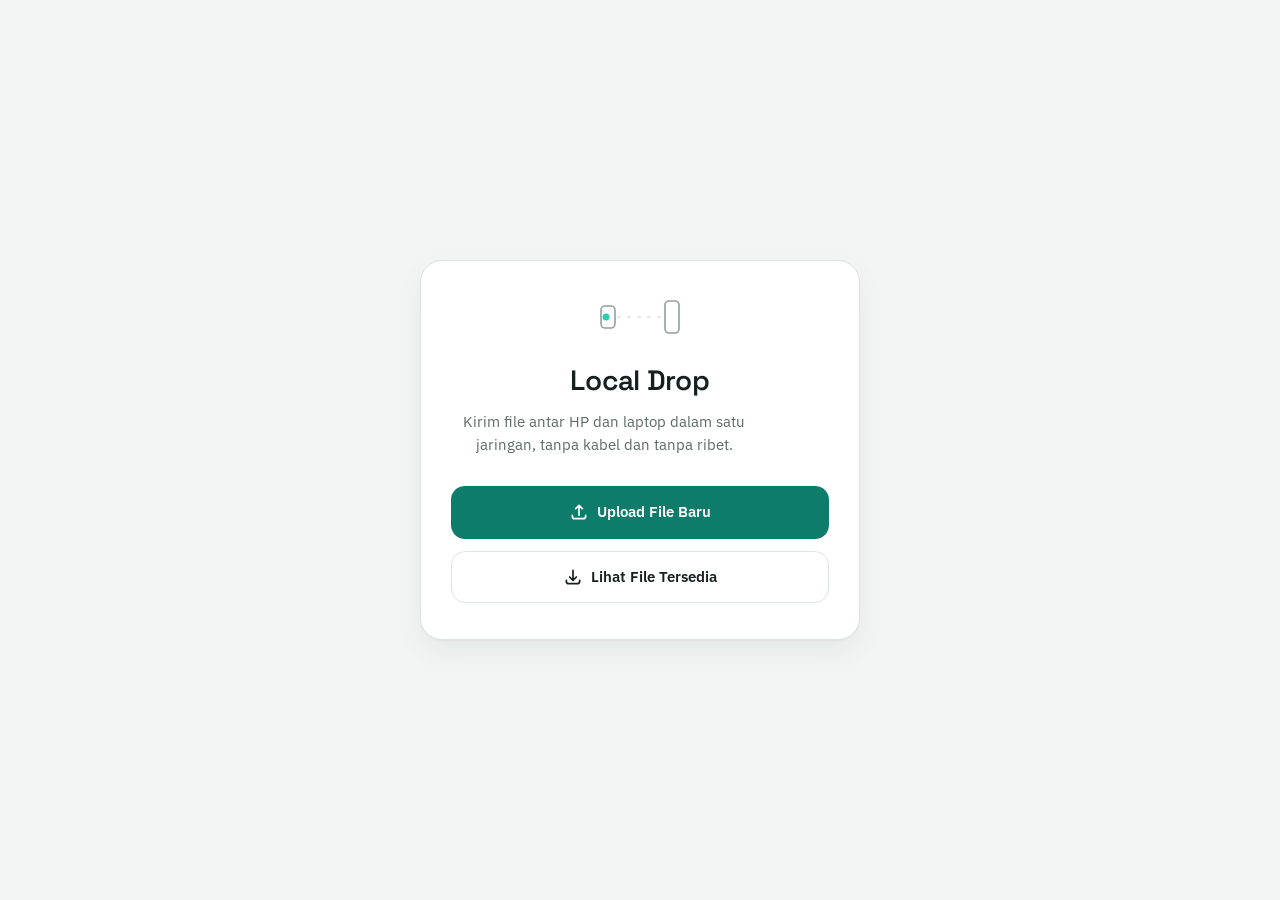
==== index.html @ bfe506d5 "Add files via upload" ====
<!DOCTYPE html>
<html lang="id">
<head>
  <meta charset="UTF-8">
  <meta name="viewport" content="width=device-width, initial-scale=1.0">
  <title>Local Drop</title>
  <link rel="stylesheet" href="style.css">
</head>
<body>
  <div class="card">
    <div class="signal" aria-hidden="true">
      <svg width="80" height="40" viewBox="0 0 80 40" fill="none" xmlns="http://www.w3.org/2000/svg">
        <rect x="1" y="9" width="14" height="22" rx="4" stroke="var(--ink-faint)" stroke-width="1.6"/>
        <rect x="65" y="4" width="14" height="32" rx="4" stroke="var(--ink-faint)" stroke-width="1.6"/>
        <path class="signal-line" d="M17 20 H63" stroke="var(--line)" stroke-width="1.6"/>
        <circle class="signal-dot" r="3.5" fill="var(--pulse)"/>
      </svg>
    </div>

    <h1>Local Drop</h1>
    <p class="subtitle">Kirim file antar HP dan laptop dalam satu jaringan, tanpa kabel dan tanpa ribet.</p>

    <div class="btn-row">
      <a href="upload.html" class="btn btn-dark">
        <svg width="20" height="20" fill="none" stroke="currentColor" stroke-width="2" viewBox="0 0 24 24"><path stroke-linecap="round" stroke-linejoin="round" d="M4 16v1a3 3 0 003 3h10a3 3 0 003-3v-1m-4-8l-4-4m0 0L8 8m4-4v12"></path></svg>
        Upload File Baru
      </a>
      <a href="download.html" class="btn btn-outline">
        <svg width="20" height="20" fill="none" stroke="currentColor" stroke-width="2" viewBox="0 0 24 24"><path stroke-linecap="round" stroke-linejoin="round" d="M4 16v1a3 3 0 003 3h10a3 3 0 003-3v-1m-4-4l-4 4m0 0l-4-4m4 4V4"></path></svg>
        Lihat File Tersedia
      </a>
    </div>
  </div>
</body>
</html>
---- style.css ----
@import url('https://fonts.googleapis.com/css2?family=Space+Grotesk:wght@500;600;700&family=IBM+Plex+Sans:wght@400;500;600&display=swap');

:root {
  --bg: #f2f5f4;
  --surface: #ffffff;
  --ink: #16201e;
  --ink-muted: #5c6b67;
  --ink-faint: #93a19d;
  --line: #dde4e1;
  --accent: #0e7c6b;
  --accent-strong: #095e51;
  --accent-soft: #e4f3ef;
  --pulse: #2bd1ac;
  --warn: #b4680f;
  --warn-soft: #fdf1e3;
  --danger: #c23a2e;
  --danger-soft: #fbeae8;
  --shadow-card: 0 1px 2px rgba(20, 30, 28, 0.04), 0 12px 28px rgba(20, 30, 28, 0.06);
  --shadow-lift: 0 8px 20px rgba(20, 30, 28, 0.10);
  --radius-lg: 22px;
  --radius-md: 14px;
  --radius-sm: 10px;
  --font-display: 'Space Grotesk', sans-serif;
  --font-body: 'IBM Plex Sans', sans-serif;
}

@media (prefers-color-scheme: dark) {
  :root {
    --bg: #10201d;
    --surface: #16302b;
    --ink: #eef4f2;
    --ink-muted: #9db2ad;
    --ink-faint: #62766f;
    --line: #234038;
    --accent: #35c2a5;
    --accent-strong: #52d9bd;
    --accent-soft: #1c3c34;
    --pulse: #52d9bd;
    --warn: #e2a54c;
    --warn-soft: #362a17;
    --danger: #e0685a;
    --danger-soft: #3a201d;
    --shadow-card: 0 1px 2px rgba(0, 0, 0, 0.25), 0 12px 28px rgba(0, 0, 0, 0.35);
    --shadow-lift: 0 8px 20px rgba(0, 0, 0, 0.4);
  }
}

* { box-sizing: border-box; margin: 0; padding: 0; }

html { color-scheme: light dark; }

body {
  font-family: var(--font-body);
  background-color: var(--bg);
  color: var(--ink);
  display: flex;
  justify-content: center;
  align-items: center;
  min-height: 100vh;
  padding: 24px;
  line-height: 1.5;
}

h1, h2 {
  font-family: var(--font-display);
  font-weight: 600;
  letter-spacing: -0.01em;
  color: var(--ink);
}

h1 { font-size: 28px; margin-bottom: 10px; }
h2 { font-size: 22px; margin-bottom: 4px; }

p.subtitle {
  color: var(--ink-muted);
  margin-bottom: 30px;
  font-size: 15px;
  max-width: 34ch;
}

a { color: inherit; }

/* Card container */
.card {
  background: var(--surface);
  padding: 36px 30px;
  border-radius: var(--radius-lg);
  box-shadow: var(--shadow-card);
  border: 1px solid var(--line);
  width: 100%;
  max-width: 440px;
  text-align: center;
}

/* Hero signal graphic on home */
.signal {
  display: flex;
  align-items: center;
  justify-content: center;
  gap: 14px;
  margin-bottom: 22px;
}
.signal svg { display: block; }
.signal-dot {
  animation: travel 2.6s ease-in-out infinite;
}
.signal-line {
  stroke-dasharray: 4 6;
}
@keyframes travel {
  0%   { offset-distance: 0%; opacity: 0; }
  8%   { opacity: 1; }
  46%  { opacity: 1; }
  52%  { offset-distance: 100%; opacity: 0; }
  100% { offset-distance: 100%; opacity: 0; }
}
.signal-dot {
  offset-path: path("M 6 20 H 74");
  offset-rotate: 0deg;
}

@media (prefers-reduced-motion: reduce) {
  .signal-dot { animation: none; opacity: 1; offset-distance: 50%; }
}

/* Buttons */
.btn {
  display: inline-flex; justify-content: center; align-items: center; gap: 8px;
  width: 100%; padding: 14px 20px; border-radius: var(--radius-md);
  font-family: var(--font-body); font-weight: 600; font-size: 15px;
  text-decoration: none; cursor: pointer; border: 1px solid transparent;
  transition: transform 0.15s ease, box-shadow 0.15s ease, background-color 0.15s ease, border-color 0.15s ease;
}
.btn:focus-visible, .drop-zone:focus-visible, .btn-icon:focus-visible, .nav-back:focus-visible {
  outline: 2px solid var(--accent);
  outline-offset: 2px;
}
.btn-dark { background: var(--accent); color: #ffffff; }
.btn-dark:hover { background: var(--accent-strong); transform: translateY(-1px); box-shadow: var(--shadow-lift); }
.btn-dark:active { transform: translateY(0); }
.btn-outline { background: transparent; color: var(--ink); border-color: var(--line); }
.btn-outline:hover { background: var(--accent-soft); border-color: var(--accent); }
.btn:disabled { opacity: 0.55; cursor: not-allowed; transform: none; box-shadow: none; }

.btn-row { display: flex; flex-direction: column; gap: 12px; }

/* Nav back */
.nav-back {
  display: inline-flex; align-items: center; gap: 6px; color: var(--ink-muted);
  text-decoration: none; font-size: 14px; font-weight: 500; margin-bottom: 22px;
  transition: color 0.15s;
}
.nav-back:hover { color: var(--accent); }

.page-head {
  display: flex; justify-content: space-between; align-items: baseline;
  margin-bottom: 22px;
}
.page-head .nav-back { margin-bottom: 0; }
.file-count { font-size: 13px; color: var(--ink-faint); }

/* Drop zone */
.drop-zone {
  border: 1.5px dashed var(--line);
  border-radius: var(--radius-md);
  padding: 34px 20px;
  background: var(--bg);
  cursor: pointer;
  transition: border-color 0.2s ease, background-color 0.2s ease;
  margin-bottom: 18px;
  text-align: center;
}
.drop-zone:hover { border-color: var(--accent); }
.drop-zone.dragover { border-color: var(--accent); background: var(--accent-soft); }
.drop-zone-icon { color: var(--ink-faint); margin-bottom: 10px; transition: color 0.2s ease; }
.drop-zone.dragover .drop-zone-icon, .drop-zone.has-file .drop-zone-icon { color: var(--accent); }
.drop-zone-text { font-size: 15px; font-weight: 500; color: var(--ink); pointer-events: none; }
.drop-zone-subtext { font-size: 13px; color: var(--ink-faint); margin-top: 6px; pointer-events: none; }

/* Selected file row */
.selected-file {
  display: flex; align-items: center; gap: 12px;
  background: var(--surface); border: 1px solid var(--line); border-radius: var(--radius-md);
  padding: 12px 14px; margin-bottom: 18px; text-align: left;
}
.selected-file .f-icon { color: var(--accent); flex-shrink: 0; }
.selected-file .f-info { flex: 1; min-width: 0; }
.selected-file .f-name { font-size: 14px; font-weight: 600; white-space: nowrap; overflow: hidden; text-overflow: ellipsis; }
.selected-file .f-size { font-size: 12px; color: var(--ink-muted); margin-top: 2px; }
.f-remove {
  background: none; border: none; color: var(--ink-faint); cursor: pointer;
  width: 28px; height: 28px; border-radius: 50%; display: flex; align-items: center; justify-content: center;
  transition: background-color 0.15s, color 0.15s;
}
.f-remove:hover { background: var(--danger-soft); color: var(--danger); }

/* Progress bar */
.progress-track {
  height: 6px; border-radius: 4px; background: var(--line); overflow: hidden; margin-bottom: 18px;
  display: none;
}
.progress-track.active { display: block; }
.progress-fill {
  height: 100%; width: 40%; border-radius: 4px;
  background: linear-gradient(90deg, var(--accent), var(--pulse));
  animation: indeterminate 1.1s ease-in-out infinite;
}
@keyframes indeterminate {
  0%   { transform: translateX(-100%); }
  100% { transform: translateX(350%); }
}
@media (prefers-reduced-motion: reduce) {
  .progress-fill { animation: none; width: 70%; }
}

/* Option box / toggle */
.option-box {
  display: flex; justify-content: space-between; align-items: center;
  background: var(--bg); border: 1px solid var(--line); padding: 15px 16px;
  border-radius: var(--radius-md); margin-bottom: 22px; text-align: left; gap: 12px;
}
.option-title { font-size: 14px; font-weight: 600; color: var(--ink); }
.option-desc { font-size: 12px; color: var(--ink-muted); margin-top: 2px; }
.switch { position: relative; display: inline-block; width: 46px; height: 26px; flex-shrink: 0; }
.switch input { opacity: 0; width: 0; height: 0; }
.slider { position: absolute; cursor: pointer; inset: 0; background-color: var(--line); transition: 0.25s; border-radius: 34px; }
.slider:before {
  position: absolute; content: ""; height: 20px; width: 20px; left: 3px; bottom: 3px;
  background-color: var(--surface); transition: 0.25s; border-radius: 50%; box-shadow: 0 2px 4px rgba(0,0,0,0.15);
}
input:checked + .slider { background-color: var(--accent); }
input:checked + .slider:before { transform: translateX(20px); }

/* File list */
.file-list { display: flex; flex-direction: column; gap: 10px; text-align: left; }
.file-card {
  background: var(--surface); padding: 14px; border-radius: var(--radius-md);
  border: 1px solid var(--line); display: flex; justify-content: space-between; align-items: center;
  gap: 10px; opacity: 0; transform: translateY(6px);
  animation: rise 0.35s ease forwards;
}
.file-card:hover { border-color: var(--accent); box-shadow: var(--shadow-card); }
@keyframes rise { to { opacity: 1; transform: translateY(0); } }
@media (prefers-reduced-motion: reduce) {
  .file-card { animation: none; opacity: 1; transform: none; }
}

.file-icon {
  width: 40px; height: 40px; border-radius: var(--radius-sm); flex-shrink: 0;
  display: flex; align-items: center; justify-content: center;
  background: var(--accent-soft); color: var(--accent);
}
.file-info { display: flex; flex-direction: column; gap: 4px; overflow: hidden; flex: 1; min-width: 0; }
.file-name { font-size: 14.5px; font-weight: 600; color: var(--ink); white-space: nowrap; overflow: hidden; text-overflow: ellipsis; }
.file-meta { font-size: 12px; color: var(--ink-muted); display: flex; gap: 10px; align-items: center; flex-wrap: wrap; }
.badge { padding: 3px 9px; border-radius: 20px; font-size: 11px; font-weight: 600; }
.badge-temp { background: var(--warn-soft); color: var(--warn); }
.badge-perm { background: var(--accent-soft); color: var(--accent); }

.file-actions { display: flex; gap: 6px; flex-shrink: 0; }
.btn-icon {
  background: var(--bg); color: var(--ink); width: 36px; height: 36px; border-radius: var(--radius-sm);
  display: flex; align-items: center; justify-content: center; text-decoration: none;
  border: 1px solid transparent; transition: background-color 0.15s, border-color 0.15s;
}
.btn-icon:hover { background: var(--accent-soft); border-color: var(--accent); color: var(--accent); }

/* Empty / error / loading states */
.state-block {
  text-align: center; color: var(--ink-muted); padding: 44px 12px; display: flex;
  flex-direction: column; align-items: center; gap: 12px;
}
.state-block .state-icon { color: var(--ink-faint); }
.state-block.state-error .state-icon { color: var(--danger); }
.state-block p { font-size: 14px; max-width: 30ch; }
.state-block .btn { width: auto; padding: 10px 18px; font-size: 14px; margin-top: 4px; }

.spin { animation: spin 1s linear infinite; }
@keyframes spin { 100% { transform: rotate(360deg); } }
@media (prefers-reduced-motion: reduce) { .spin { animation: spin 2.2s linear infinite; } }

/* Toast */
#toast {
  position: fixed; left: 50%; bottom: 26px; transform: translate(-50%, 12px);
  min-width: 240px; max-width: 90vw; background: var(--ink); color: var(--bg);
  display: flex; align-items: center; gap: 10px; text-align: left;
  border-radius: var(--radius-md); padding: 14px 16px; font-size: 14px; font-weight: 500;
  box-shadow: var(--shadow-lift); opacity: 0; visibility: hidden;
  transition: opacity 0.25s ease, transform 0.25s ease;
  z-index: 10;
}
#toast.show { visibility: visible; opacity: 1; transform: translate(-50%, 0); }

@media (max-width: 420px) {
  .card { padding: 28px 20px; border-radius: 18px; }
  h1 { font-size: 24px; }
  .page-head { flex-wrap: wrap; }
}
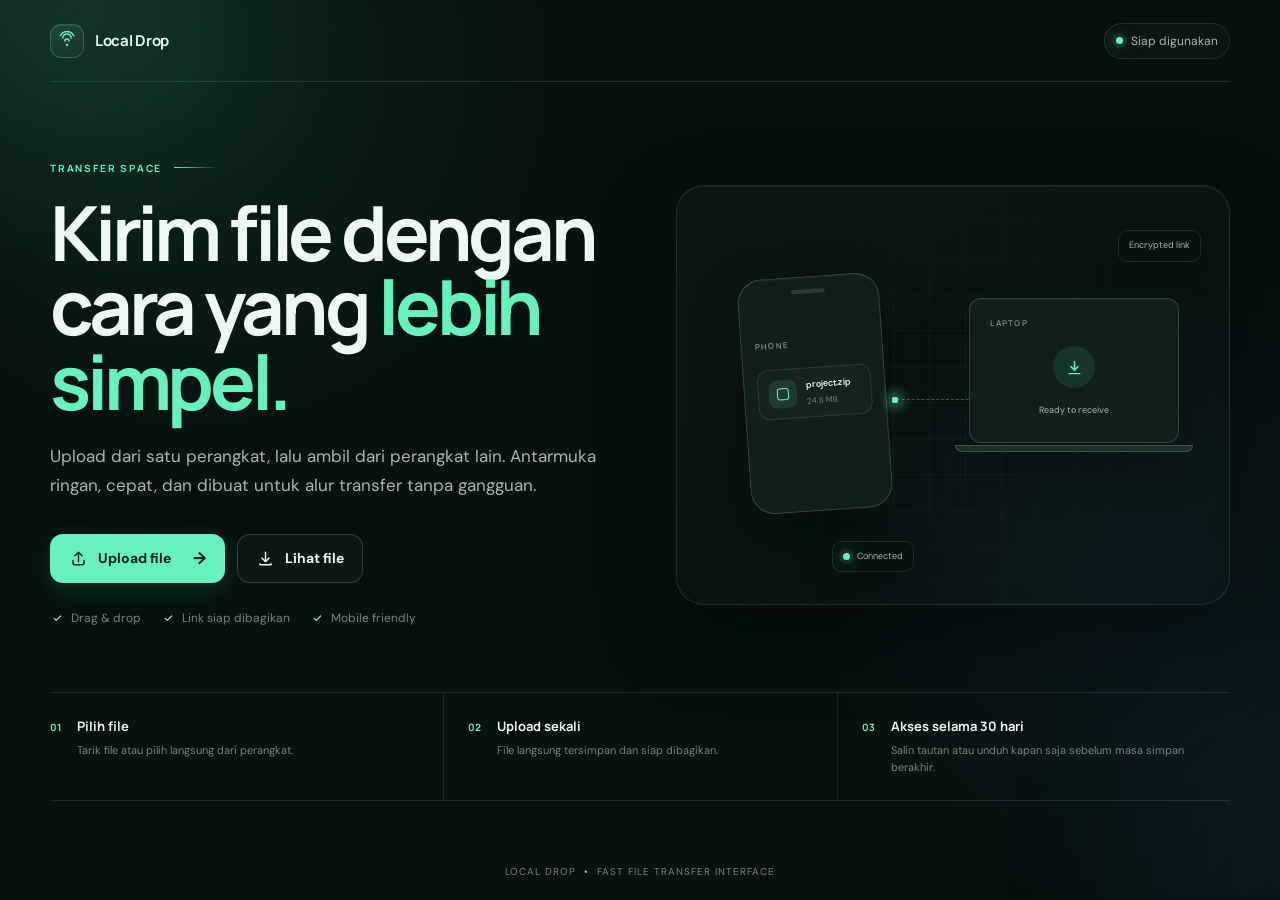
==== commit c632fa54: "Add files via upload" ====
--- a/index.html
+++ b/index.html
@@ -1,35 +1,82 @@
-<!DOCTYPE html>
-<html lang="id">
-<head>
-  <meta charset="UTF-8">
-  <meta name="viewport" content="width=device-width, initial-scale=1.0">
-  <title>Local Drop</title>
-  <link rel="stylesheet" href="style.css">
-</head>
-<body>
-  <div class="card">
-    <div class="signal" aria-hidden="true">
-      <svg width="80" height="40" viewBox="0 0 80 40" fill="none" xmlns="http://www.w3.org/2000/svg">
-        <rect x="1" y="9" width="14" height="22" rx="4" stroke="var(--ink-faint)" stroke-width="1.6"/>
-        <rect x="65" y="4" width="14" height="32" rx="4" stroke="var(--ink-faint)" stroke-width="1.6"/>
-        <path class="signal-line" d="M17 20 H63" stroke="var(--line)" stroke-width="1.6"/>
-        <circle class="signal-dot" r="3.5" fill="var(--pulse)"/>
-      </svg>
-    </div>
-
-    <h1>Local Drop</h1>
-    <p class="subtitle">Kirim file antar HP dan laptop dalam satu jaringan, tanpa kabel dan tanpa ribet.</p>
-
-    <div class="btn-row">
-      <a href="upload.html" class="btn btn-dark">
-        <svg width="20" height="20" fill="none" stroke="currentColor" stroke-width="2" viewBox="0 0 24 24"><path stroke-linecap="round" stroke-linejoin="round" d="M4 16v1a3 3 0 003 3h10a3 3 0 003-3v-1m-4-8l-4-4m0 0L8 8m4-4v12"></path></svg>
-        Upload File Baru
-      </a>
-      <a href="download.html" class="btn btn-outline">
-        <svg width="20" height="20" fill="none" stroke="currentColor" stroke-width="2" viewBox="0 0 24 24"><path stroke-linecap="round" stroke-linejoin="round" d="M4 16v1a3 3 0 003 3h10a3 3 0 003-3v-1m-4-4l-4 4m0 0l-4-4m4 4V4"></path></svg>
-        Lihat File Tersedia
-      </a>
-    </div>
-  </div>
-</body>
+<!DOCTYPE html>
+<html lang="id">
+<head>
+  <meta charset="UTF-8">
+  <meta name="viewport" content="width=device-width, initial-scale=1.0">
+  <meta name="theme-color" content="#07110f">
+  <title>Local Drop — Transfer File Cepat</title>
+  <link rel="stylesheet" href="style.css">
+</head>
+<body>
+  <div class="ambient ambient-one"></div>
+  <div class="ambient ambient-two"></div>
+
+  <main class="app-shell home-shell">
+    <nav class="topbar" aria-label="Navigasi utama">
+      <a class="brand" href="index.html" aria-label="Local Drop beranda">
+        <span class="brand-mark" aria-hidden="true">
+          <svg viewBox="0 0 24 24" fill="none"><path d="M7 8.5A5 5 0 0 1 17 8.5M4 5.5a9 9 0 0 1 16 0M9.5 12a2.5 2.5 0 0 1 5 0" stroke="currentColor" stroke-width="1.8" stroke-linecap="round"/><circle cx="12" cy="16.8" r="1.4" fill="currentColor"/></svg>
+        </span>
+        <span>Local Drop</span>
+      </a>
+      <div class="status-pill"><span class="status-dot"></span> Siap digunakan</div>
+    </nav>
+
+    <section class="hero-panel">
+      <div class="hero-copy">
+        <div class="eyebrow"><span>TRANSFER SPACE</span><span class="eyebrow-line"></span></div>
+        <h1>Kirim file dengan cara yang <span>lebih simpel.</span></h1>
+        <p class="hero-description">Upload dari satu perangkat, lalu ambil dari perangkat lain. Antarmuka ringan, cepat, dan dibuat untuk alur transfer tanpa gangguan.</p>
+
+        <div class="hero-actions">
+          <a href="upload.html" class="btn btn-primary">
+            <svg viewBox="0 0 24 24" fill="none"><path d="M12 16V4m0 0L7.5 8.5M12 4l4.5 4.5M5 14.5v3A2.5 2.5 0 0 0 7.5 20h9a2.5 2.5 0 0 0 2.5-2.5v-3" stroke="currentColor" stroke-width="1.8" stroke-linecap="round" stroke-linejoin="round"/></svg>
+            Upload file
+            <span class="btn-arrow">→</span>
+          </a>
+          <a href="download.html" class="btn btn-secondary">
+            <svg viewBox="0 0 24 24" fill="none"><path d="M12 4v12m0 0 4.5-4.5M12 16l-4.5-4.5M5 18.5V20h14v-1.5" stroke="currentColor" stroke-width="1.8" stroke-linecap="round" stroke-linejoin="round"/></svg>
+            Lihat file
+          </a>
+        </div>
+
+        <div class="trust-row" aria-label="Keunggulan">
+          <span><svg viewBox="0 0 24 24"><path d="m7 12 3 3 7-7"/></svg> Drag & drop</span>
+          <span><svg viewBox="0 0 24 24"><path d="m7 12 3 3 7-7"/></svg> Link siap dibagikan</span>
+          <span><svg viewBox="0 0 24 24"><path d="m7 12 3 3 7-7"/></svg> Mobile friendly</span>
+        </div>
+      </div>
+
+      <div class="transfer-visual" aria-hidden="true">
+        <div class="visual-grid"></div>
+        <div class="device-card device-phone">
+          <div class="device-top"><span></span></div>
+          <div class="device-content">
+            <span class="mini-label">PHONE</span>
+            <div class="mini-file"><span class="mini-icon"></span><span><b>project.zip</b><small>24.8 MB</small></span></div>
+          </div>
+        </div>
+        <div class="transfer-path"><span class="packet packet-1"></span><span class="packet packet-2"></span><span class="packet packet-3"></span></div>
+        <div class="device-card device-laptop">
+          <div class="laptop-screen">
+            <span class="mini-label">LAPTOP</span>
+            <div class="receive-icon"><svg viewBox="0 0 24 24" fill="none"><path d="M12 5v10m0 0 4-4m-4 4-4-4M6 19h12" stroke="currentColor" stroke-width="1.7" stroke-linecap="round" stroke-linejoin="round"/></svg></div>
+            <small>Ready to receive</small>
+          </div>
+          <div class="laptop-base"></div>
+        </div>
+        <div class="floating-chip chip-one">Encrypted link</div>
+        <div class="floating-chip chip-two"><span class="status-dot"></span> Connected</div>
+      </div>
+    </section>
+
+    <section class="feature-strip">
+      <article><span class="feature-num">01</span><div><h3>Pilih file</h3><p>Tarik file atau pilih langsung dari perangkat.</p></div></article>
+      <article><span class="feature-num">02</span><div><h3>Upload sekali</h3><p>File langsung tersimpan dan siap dibagikan.</p></div></article>
+      <article><span class="feature-num">03</span><div><h3>Akses selama 30 hari</h3><p>Salin tautan atau unduh kapan saja sebelum masa simpan berakhir.</p></div></article>
+    </section>
+  </main>
+
+  <footer class="site-footer">Local Drop <span>•</span> fast file transfer interface</footer>
+</body>
 </html>
--- a/style.css
+++ b/style.css
@@ -1,298 +1,169 @@
-@import url('https://fonts.googleapis.com/css2?family=Space+Grotesk:wght@500;600;700&family=IBM+Plex+Sans:wght@400;500;600&display=swap');
-
-:root {
-  --bg: #f2f5f4;
-  --surface: #ffffff;
-  --ink: #16201e;
-  --ink-muted: #5c6b67;
-  --ink-faint: #93a19d;
-  --line: #dde4e1;
-  --accent: #0e7c6b;
-  --accent-strong: #095e51;
-  --accent-soft: #e4f3ef;
-  --pulse: #2bd1ac;
-  --warn: #b4680f;
-  --warn-soft: #fdf1e3;
-  --danger: #c23a2e;
-  --danger-soft: #fbeae8;
-  --shadow-card: 0 1px 2px rgba(20, 30, 28, 0.04), 0 12px 28px rgba(20, 30, 28, 0.06);
-  --shadow-lift: 0 8px 20px rgba(20, 30, 28, 0.10);
-  --radius-lg: 22px;
-  --radius-md: 14px;
-  --radius-sm: 10px;
-  --font-display: 'Space Grotesk', sans-serif;
-  --font-body: 'IBM Plex Sans', sans-serif;
-}
-
-@media (prefers-color-scheme: dark) {
-  :root {
-    --bg: #10201d;
-    --surface: #16302b;
-    --ink: #eef4f2;
-    --ink-muted: #9db2ad;
-    --ink-faint: #62766f;
-    --line: #234038;
-    --accent: #35c2a5;
-    --accent-strong: #52d9bd;
-    --accent-soft: #1c3c34;
-    --pulse: #52d9bd;
-    --warn: #e2a54c;
-    --warn-soft: #362a17;
-    --danger: #e0685a;
-    --danger-soft: #3a201d;
-    --shadow-card: 0 1px 2px rgba(0, 0, 0, 0.25), 0 12px 28px rgba(0, 0, 0, 0.35);
-    --shadow-lift: 0 8px 20px rgba(0, 0, 0, 0.4);
-  }
-}
-
-* { box-sizing: border-box; margin: 0; padding: 0; }
-
-html { color-scheme: light dark; }
-
-body {
-  font-family: var(--font-body);
-  background-color: var(--bg);
-  color: var(--ink);
-  display: flex;
-  justify-content: center;
-  align-items: center;
-  min-height: 100vh;
-  padding: 24px;
-  line-height: 1.5;
-}
-
-h1, h2 {
-  font-family: var(--font-display);
-  font-weight: 600;
-  letter-spacing: -0.01em;
-  color: var(--ink);
-}
-
-h1 { font-size: 28px; margin-bottom: 10px; }
-h2 { font-size: 22px; margin-bottom: 4px; }
-
-p.subtitle {
-  color: var(--ink-muted);
-  margin-bottom: 30px;
-  font-size: 15px;
-  max-width: 34ch;
-}
-
-a { color: inherit; }
-
-/* Card container */
-.card {
-  background: var(--surface);
-  padding: 36px 30px;
-  border-radius: var(--radius-lg);
-  box-shadow: var(--shadow-card);
-  border: 1px solid var(--line);
-  width: 100%;
-  max-width: 440px;
-  text-align: center;
-}
-
-/* Hero signal graphic on home */
-.signal {
-  display: flex;
-  align-items: center;
-  justify-content: center;
-  gap: 14px;
-  margin-bottom: 22px;
-}
-.signal svg { display: block; }
-.signal-dot {
-  animation: travel 2.6s ease-in-out infinite;
-}
-.signal-line {
-  stroke-dasharray: 4 6;
-}
-@keyframes travel {
-  0%   { offset-distance: 0%; opacity: 0; }
-  8%   { opacity: 1; }
-  46%  { opacity: 1; }
-  52%  { offset-distance: 100%; opacity: 0; }
-  100% { offset-distance: 100%; opacity: 0; }
-}
-.signal-dot {
-  offset-path: path("M 6 20 H 74");
-  offset-rotate: 0deg;
-}
-
-@media (prefers-reduced-motion: reduce) {
-  .signal-dot { animation: none; opacity: 1; offset-distance: 50%; }
-}
-
-/* Buttons */
-.btn {
-  display: inline-flex; justify-content: center; align-items: center; gap: 8px;
-  width: 100%; padding: 14px 20px; border-radius: var(--radius-md);
-  font-family: var(--font-body); font-weight: 600; font-size: 15px;
-  text-decoration: none; cursor: pointer; border: 1px solid transparent;
-  transition: transform 0.15s ease, box-shadow 0.15s ease, background-color 0.15s ease, border-color 0.15s ease;
-}
-.btn:focus-visible, .drop-zone:focus-visible, .btn-icon:focus-visible, .nav-back:focus-visible {
-  outline: 2px solid var(--accent);
-  outline-offset: 2px;
-}
-.btn-dark { background: var(--accent); color: #ffffff; }
-.btn-dark:hover { background: var(--accent-strong); transform: translateY(-1px); box-shadow: var(--shadow-lift); }
-.btn-dark:active { transform: translateY(0); }
-.btn-outline { background: transparent; color: var(--ink); border-color: var(--line); }
-.btn-outline:hover { background: var(--accent-soft); border-color: var(--accent); }
-.btn:disabled { opacity: 0.55; cursor: not-allowed; transform: none; box-shadow: none; }
-
-.btn-row { display: flex; flex-direction: column; gap: 12px; }
-
-/* Nav back */
-.nav-back {
-  display: inline-flex; align-items: center; gap: 6px; color: var(--ink-muted);
-  text-decoration: none; font-size: 14px; font-weight: 500; margin-bottom: 22px;
-  transition: color 0.15s;
-}
-.nav-back:hover { color: var(--accent); }
-
-.page-head {
-  display: flex; justify-content: space-between; align-items: baseline;
-  margin-bottom: 22px;
-}
-.page-head .nav-back { margin-bottom: 0; }
-.file-count { font-size: 13px; color: var(--ink-faint); }
-
-/* Drop zone */
-.drop-zone {
-  border: 1.5px dashed var(--line);
-  border-radius: var(--radius-md);
-  padding: 34px 20px;
-  background: var(--bg);
-  cursor: pointer;
-  transition: border-color 0.2s ease, background-color 0.2s ease;
-  margin-bottom: 18px;
-  text-align: center;
-}
-.drop-zone:hover { border-color: var(--accent); }
-.drop-zone.dragover { border-color: var(--accent); background: var(--accent-soft); }
-.drop-zone-icon { color: var(--ink-faint); margin-bottom: 10px; transition: color 0.2s ease; }
-.drop-zone.dragover .drop-zone-icon, .drop-zone.has-file .drop-zone-icon { color: var(--accent); }
-.drop-zone-text { font-size: 15px; font-weight: 500; color: var(--ink); pointer-events: none; }
-.drop-zone-subtext { font-size: 13px; color: var(--ink-faint); margin-top: 6px; pointer-events: none; }
-
-/* Selected file row */
-.selected-file {
-  display: flex; align-items: center; gap: 12px;
-  background: var(--surface); border: 1px solid var(--line); border-radius: var(--radius-md);
-  padding: 12px 14px; margin-bottom: 18px; text-align: left;
-}
-.selected-file .f-icon { color: var(--accent); flex-shrink: 0; }
-.selected-file .f-info { flex: 1; min-width: 0; }
-.selected-file .f-name { font-size: 14px; font-weight: 600; white-space: nowrap; overflow: hidden; text-overflow: ellipsis; }
-.selected-file .f-size { font-size: 12px; color: var(--ink-muted); margin-top: 2px; }
-.f-remove {
-  background: none; border: none; color: var(--ink-faint); cursor: pointer;
-  width: 28px; height: 28px; border-radius: 50%; display: flex; align-items: center; justify-content: center;
-  transition: background-color 0.15s, color 0.15s;
-}
-.f-remove:hover { background: var(--danger-soft); color: var(--danger); }
-
-/* Progress bar */
-.progress-track {
-  height: 6px; border-radius: 4px; background: var(--line); overflow: hidden; margin-bottom: 18px;
-  display: none;
-}
-.progress-track.active { display: block; }
-.progress-fill {
-  height: 100%; width: 40%; border-radius: 4px;
-  background: linear-gradient(90deg, var(--accent), var(--pulse));
-  animation: indeterminate 1.1s ease-in-out infinite;
-}
-@keyframes indeterminate {
-  0%   { transform: translateX(-100%); }
-  100% { transform: translateX(350%); }
-}
-@media (prefers-reduced-motion: reduce) {
-  .progress-fill { animation: none; width: 70%; }
-}
-
-/* Option box / toggle */
-.option-box {
-  display: flex; justify-content: space-between; align-items: center;
-  background: var(--bg); border: 1px solid var(--line); padding: 15px 16px;
-  border-radius: var(--radius-md); margin-bottom: 22px; text-align: left; gap: 12px;
-}
-.option-title { font-size: 14px; font-weight: 600; color: var(--ink); }
-.option-desc { font-size: 12px; color: var(--ink-muted); margin-top: 2px; }
-.switch { position: relative; display: inline-block; width: 46px; height: 26px; flex-shrink: 0; }
-.switch input { opacity: 0; width: 0; height: 0; }
-.slider { position: absolute; cursor: pointer; inset: 0; background-color: var(--line); transition: 0.25s; border-radius: 34px; }
-.slider:before {
-  position: absolute; content: ""; height: 20px; width: 20px; left: 3px; bottom: 3px;
-  background-color: var(--surface); transition: 0.25s; border-radius: 50%; box-shadow: 0 2px 4px rgba(0,0,0,0.15);
-}
-input:checked + .slider { background-color: var(--accent); }
-input:checked + .slider:before { transform: translateX(20px); }
-
-/* File list */
-.file-list { display: flex; flex-direction: column; gap: 10px; text-align: left; }
-.file-card {
-  background: var(--surface); padding: 14px; border-radius: var(--radius-md);
-  border: 1px solid var(--line); display: flex; justify-content: space-between; align-items: center;
-  gap: 10px; opacity: 0; transform: translateY(6px);
-  animation: rise 0.35s ease forwards;
-}
-.file-card:hover { border-color: var(--accent); box-shadow: var(--shadow-card); }
-@keyframes rise { to { opacity: 1; transform: translateY(0); } }
-@media (prefers-reduced-motion: reduce) {
-  .file-card { animation: none; opacity: 1; transform: none; }
-}
-
-.file-icon {
-  width: 40px; height: 40px; border-radius: var(--radius-sm); flex-shrink: 0;
-  display: flex; align-items: center; justify-content: center;
-  background: var(--accent-soft); color: var(--accent);
-}
-.file-info { display: flex; flex-direction: column; gap: 4px; overflow: hidden; flex: 1; min-width: 0; }
-.file-name { font-size: 14.5px; font-weight: 600; color: var(--ink); white-space: nowrap; overflow: hidden; text-overflow: ellipsis; }
-.file-meta { font-size: 12px; color: var(--ink-muted); display: flex; gap: 10px; align-items: center; flex-wrap: wrap; }
-.badge { padding: 3px 9px; border-radius: 20px; font-size: 11px; font-weight: 600; }
-.badge-temp { background: var(--warn-soft); color: var(--warn); }
-.badge-perm { background: var(--accent-soft); color: var(--accent); }
-
-.file-actions { display: flex; gap: 6px; flex-shrink: 0; }
-.btn-icon {
-  background: var(--bg); color: var(--ink); width: 36px; height: 36px; border-radius: var(--radius-sm);
-  display: flex; align-items: center; justify-content: center; text-decoration: none;
-  border: 1px solid transparent; transition: background-color 0.15s, border-color 0.15s;
-}
-.btn-icon:hover { background: var(--accent-soft); border-color: var(--accent); color: var(--accent); }
-
-/* Empty / error / loading states */
-.state-block {
-  text-align: center; color: var(--ink-muted); padding: 44px 12px; display: flex;
-  flex-direction: column; align-items: center; gap: 12px;
-}
-.state-block .state-icon { color: var(--ink-faint); }
-.state-block.state-error .state-icon { color: var(--danger); }
-.state-block p { font-size: 14px; max-width: 30ch; }
-.state-block .btn { width: auto; padding: 10px 18px; font-size: 14px; margin-top: 4px; }
-
-.spin { animation: spin 1s linear infinite; }
-@keyframes spin { 100% { transform: rotate(360deg); } }
-@media (prefers-reduced-motion: reduce) { .spin { animation: spin 2.2s linear infinite; } }
-
-/* Toast */
-#toast {
-  position: fixed; left: 50%; bottom: 26px; transform: translate(-50%, 12px);
-  min-width: 240px; max-width: 90vw; background: var(--ink); color: var(--bg);
-  display: flex; align-items: center; gap: 10px; text-align: left;
-  border-radius: var(--radius-md); padding: 14px 16px; font-size: 14px; font-weight: 500;
-  box-shadow: var(--shadow-lift); opacity: 0; visibility: hidden;
-  transition: opacity 0.25s ease, transform 0.25s ease;
-  z-index: 10;
-}
-#toast.show { visibility: visible; opacity: 1; transform: translate(-50%, 0); }
-
-@media (max-width: 420px) {
-  .card { padding: 28px 20px; border-radius: 18px; }
-  h1 { font-size: 24px; }
-  .page-head { flex-wrap: wrap; }
-}+@import url('https://fonts.googleapis.com/css2?family=DM+Sans:wght@400;500;600;700&family=Manrope:wght@500;600;700;800&display=swap');
+
+:root {
+  --bg: #07110f;
+  --bg-soft: #0b1714;
+  --panel: rgba(15, 29, 25, .82);
+  --panel-solid: #0f1d19;
+  --surface: #13231f;
+  --surface-2: #172a25;
+  --line: rgba(213, 240, 231, .11);
+  --line-strong: rgba(213, 240, 231, .18);
+  --text: #edf7f3;
+  --text-soft: #a5b8b1;
+  --text-faint: #71867e;
+  --accent: #67f2bd;
+  --accent-2: #35dca0;
+  --accent-ink: #052418;
+  --warn: #ffd28b;
+  --danger: #ff8f86;
+  --shadow: 0 28px 80px rgba(0,0,0,.35);
+  --radius-xl: 28px;
+  --radius-lg: 20px;
+  --radius-md: 14px;
+  --radius-sm: 10px;
+  --display: 'Manrope', sans-serif;
+  --body: 'DM Sans', sans-serif;
+}
+
+* { box-sizing: border-box; margin: 0; padding: 0; }
+html { color-scheme: dark; scroll-behavior: smooth; }
+body {
+  min-height: 100vh;
+  background:
+    radial-gradient(circle at 15% 8%, rgba(51, 210, 157, .09), transparent 30%),
+    radial-gradient(circle at 90% 65%, rgba(72, 154, 255, .06), transparent 26%),
+    var(--bg);
+  color: var(--text);
+  font-family: var(--body);
+  line-height: 1.5;
+  overflow-x: hidden;
+}
+a { color: inherit; }
+button, input, select { font: inherit; }
+button, a { -webkit-tap-highlight-color: transparent; }
+svg { display: block; }
+.sr-only { position: absolute; width: 1px; height: 1px; padding: 0; margin: -1px; overflow: hidden; clip: rect(0,0,0,0); white-space: nowrap; border: 0; }
+
+.ambient { position: fixed; width: 340px; height: 340px; border-radius: 50%; filter: blur(100px); pointer-events: none; z-index: -1; opacity: .13; }
+.ambient-one { background: var(--accent); top: -180px; left: -120px; }
+.ambient-two { background: #438eff; right: -200px; bottom: -140px; opacity: .08; }
+
+.app-shell { width: min(1180px, calc(100% - 40px)); margin: 0 auto; }
+.home-shell { min-height: calc(100vh - 58px); }
+.page-shell { padding-bottom: 56px; }
+.topbar { height: 82px; display: flex; align-items: center; justify-content: space-between; border-bottom: 1px solid var(--line); }
+.brand { display: inline-flex; align-items: center; gap: 11px; font: 700 15px/1 var(--display); text-decoration: none; letter-spacing: -.02em; }
+.brand-mark { width: 34px; height: 34px; display: grid; place-items: center; border: 1px solid var(--line-strong); border-radius: 11px; background: linear-gradient(145deg, rgba(103,242,189,.13), rgba(255,255,255,.02)); color: var(--accent); box-shadow: inset 0 1px rgba(255,255,255,.05); }
+.brand-mark svg { width: 20px; }
+.status-pill, .secure-badge { display: inline-flex; align-items: center; gap: 8px; color: var(--text-soft); font-size: 12px; border: 1px solid var(--line); border-radius: 999px; padding: 8px 11px; background: rgba(255,255,255,.02); }
+.status-dot { width: 7px; height: 7px; border-radius: 50%; background: var(--accent); box-shadow: 0 0 0 4px rgba(103,242,189,.09), 0 0 16px rgba(103,242,189,.55); display: inline-block; }
+.nav-link { color: var(--text-soft); text-decoration: none; font-size: 13px; display: inline-flex; gap: 8px; align-items: center; transition: .2s ease; }
+.nav-link:hover { color: var(--text); transform: translateX(2px); }
+
+.hero-panel { min-height: 610px; display: grid; grid-template-columns: 1.02fr .98fr; align-items: center; gap: 50px; padding: 64px 0 48px; }
+.hero-copy { max-width: 650px; }
+.eyebrow { display: flex; align-items: center; gap: 12px; color: var(--accent); font: 700 10px/1 var(--display); letter-spacing: .18em; margin-bottom: 22px; }
+.eyebrow-line { width: 44px; height: 1px; background: linear-gradient(90deg, var(--accent), transparent); }
+h1, h2, h3 { font-family: var(--display); }
+h1 { font-size: clamp(44px, 6vw, 76px); line-height: .98; letter-spacing: -.055em; font-weight: 700; }
+h1 span { color: var(--accent); }
+.hero-description { max-width: 580px; color: var(--text-soft); font-size: 17px; line-height: 1.72; margin-top: 24px; }
+.hero-actions { display: flex; gap: 12px; margin-top: 34px; }
+.btn { min-height: 49px; border: 1px solid transparent; border-radius: 13px; padding: 0 18px; display: inline-flex; align-items: center; justify-content: center; gap: 10px; color: var(--text); text-decoration: none; font-weight: 700; font-size: 14px; cursor: pointer; transition: transform .2s ease, border-color .2s ease, background .2s ease, box-shadow .2s ease; }
+.btn svg { width: 19px; height: 19px; }
+.btn-primary { background: var(--accent); color: var(--accent-ink); box-shadow: 0 8px 28px rgba(53,220,160,.16); }
+.btn-primary:hover:not(:disabled) { background: #86f8cb; transform: translateY(-2px); box-shadow: 0 12px 34px rgba(53,220,160,.22); }
+.btn-secondary { background: rgba(255,255,255,.025); border-color: var(--line-strong); color: var(--text); }
+.btn-secondary:hover { background: rgba(255,255,255,.05); border-color: rgba(103,242,189,.28); transform: translateY(-2px); }
+.btn:disabled { opacity: .38; cursor: not-allowed; box-shadow: none; }
+.btn-arrow { margin-left: 12px; font-size: 17px; }
+.btn-compact { min-height: 38px; padding: 0 14px; font-size: 12px; border-radius: 10px; }
+.trust-row { display: flex; flex-wrap: wrap; gap: 20px; margin-top: 26px; color: var(--text-faint); font-size: 12px; }
+.trust-row span { display: inline-flex; align-items: center; gap: 6px; }
+.trust-row svg { width: 15px; height: 15px; fill: none; stroke: var(--accent); stroke-width: 2; stroke-linecap: round; stroke-linejoin: round; }
+
+.transfer-visual { position: relative; min-height: 420px; border: 1px solid var(--line); border-radius: var(--radius-xl); background: linear-gradient(145deg, rgba(255,255,255,.025), rgba(255,255,255,.008)); overflow: hidden; box-shadow: var(--shadow), inset 0 1px rgba(255,255,255,.04); }
+.visual-grid { position: absolute; inset: 0; background-image: linear-gradient(var(--line) 1px, transparent 1px), linear-gradient(90deg, var(--line) 1px, transparent 1px); background-size: 36px 36px; mask-image: radial-gradient(circle, #000 20%, transparent 72%); opacity: .35; }
+.device-card { position: absolute; background: #101f1b; border: 1px solid var(--line-strong); box-shadow: 0 20px 50px rgba(0,0,0,.3), inset 0 1px rgba(255,255,255,.04); }
+.device-phone { width: 142px; height: 235px; border-radius: 24px; left: 12%; top: 90px; transform: rotate(-4deg); animation: float-device 5s ease-in-out infinite; }
+.device-top { height: 28px; display: grid; place-items: center; }.device-top span { width: 34px; height: 4px; background: #283b35; border-radius: 99px; }
+.device-content { padding: 24px 13px 0; }.mini-label { font: 700 8px/1 var(--display); letter-spacing: .16em; color: var(--text-faint); }
+.mini-file { margin-top: 14px; border: 1px solid var(--line); background: rgba(255,255,255,.02); border-radius: 11px; padding: 10px; display: flex; align-items: center; gap: 9px; }
+.mini-icon { width: 28px; height: 28px; border-radius: 8px; background: rgba(103,242,189,.12); position: relative; }.mini-icon::after { content:''; position:absolute; inset:8px; border:1px solid var(--accent); border-radius:3px; }
+.mini-file b { display:block; font-size: 9px; font-weight:600; }.mini-file small { display:block; color:var(--text-faint); font-size:8px; margin-top:2px; }
+.device-laptop { right: 9%; top: 112px; width: 210px; height: 145px; border-radius: 12px; animation: float-device 5s ease-in-out 1s infinite; }
+.laptop-screen { padding: 20px; height: 100%; text-align:center; }.laptop-screen .mini-label { display:block; text-align:left; }.receive-icon { width:42px; height:42px; display:grid; place-items:center; margin:19px auto 8px; border-radius:50%; background:rgba(103,242,189,.1); color:var(--accent); }.receive-icon svg { width:21px; }.laptop-screen small { color:var(--text-soft); font-size:9px; }
+.laptop-base { position:absolute; width:238px; height:7px; background:#1c302a; left:50%; bottom:-10px; transform:translateX(-50%); border-radius:0 0 12px 12px; border:1px solid var(--line-strong); }
+.transfer-path { position:absolute; left:39%; right:40%; top:51%; border-top:1px dashed rgba(103,242,189,.35); }
+.packet { position:absolute; width:6px; height:6px; border-radius:50%; background:var(--accent); top:-3px; box-shadow:0 0 14px var(--accent); animation: travel 2.1s ease-in-out infinite; }.packet-2 { animation-delay:.7s; }.packet-3 { animation-delay:1.4s; }
+.floating-chip { position:absolute; padding:8px 10px; border:1px solid var(--line); background:rgba(9,20,17,.88); backdrop-filter:blur(12px); border-radius:9px; color:var(--text-soft); font-size:9px; box-shadow:0 10px 30px rgba(0,0,0,.25); }.chip-one { top:44px; right:28px; }.chip-two { left:28%; bottom:32px; display:flex; align-items:center; gap:7px; }
+@keyframes travel { 0% { left:0; opacity:0; } 15% {opacity:1;} 85% {opacity:1;} 100% { left:100%; opacity:0; } }
+@keyframes float-device { 0%,100% { transform:translateY(0) rotate(-4deg); } 50% { transform:translateY(-7px) rotate(-4deg); } }
+.device-laptop { animation-name: float-laptop; } @keyframes float-laptop { 0%,100%{transform:translateY(0)}50%{transform:translateY(7px)} }
+
+.feature-strip { border-top: 1px solid var(--line); border-bottom: 1px solid var(--line); display: grid; grid-template-columns: repeat(3,1fr); }
+.feature-strip article { padding: 24px 24px 24px 0; display: flex; gap: 16px; }.feature-strip article + article { border-left:1px solid var(--line); padding-left:24px; }
+.feature-num { color:var(--accent); font:700 10px/1 var(--display); padding-top:5px; }.feature-strip h3 { font-size:13px; margin-bottom:5px; }.feature-strip p { font-size:11px; color:var(--text-faint); line-height:1.55; }
+.site-footer { width:min(1180px,calc(100% - 40px)); margin:0 auto; height:58px; display:flex; align-items:center; justify-content:center; gap:8px; color:var(--text-faint); font-size:10px; text-transform:uppercase; letter-spacing:.1em; }.site-footer span{color:var(--accent);}
+
+.workspace { display:grid; grid-template-columns:.85fr 1.15fr; gap:80px; align-items:start; padding:72px 0 40px; }
+.workspace-intro { padding-top:18px; max-width:440px; }.workspace-intro h1 { font-size:clamp(42px,5vw,62px); }.workspace-intro > p { color:var(--text-soft); line-height:1.75; margin-top:22px; font-size:15px; }
+.nav-back { display:inline-flex; margin-bottom:44px; color:var(--text-faint); text-decoration:none; font-size:12px; transition:.2s ease; }.nav-back:hover { color:var(--text); transform:translateX(-3px); }
+.info-stack { margin-top:38px; border-top:1px solid var(--line); }.info-stack > div { display:flex; gap:16px; padding:17px 0; border-bottom:1px solid var(--line); }.info-icon { color:var(--accent); font:700 9px/1 var(--display); padding-top:5px; width:22px; }.info-stack b { display:block; font-size:12px; }.info-stack small { display:block; color:var(--text-faint); font-size:11px; margin-top:3px; }
+.panel { background:var(--panel); border:1px solid var(--line); border-radius:var(--radius-xl); box-shadow:var(--shadow), inset 0 1px rgba(255,255,255,.035); backdrop-filter:blur(18px); }
+.upload-panel { padding:28px; }.panel-head { display:flex; align-items:flex-start; justify-content:space-between; gap:20px; margin-bottom:24px; }.panel-kicker { display:block; color:var(--accent); font:700 9px/1 var(--display); letter-spacing:.16em; margin-bottom:9px; }.panel-head h2 { font-size:22px; letter-spacing:-.03em; }.secure-badge span { width:6px;height:6px;border-radius:50%;background:var(--accent); }
+.drop-zone { min-height:260px; border:1px dashed rgba(103,242,189,.28); border-radius:var(--radius-lg); display:flex; flex-direction:column; align-items:center; justify-content:center; background:linear-gradient(180deg,rgba(103,242,189,.035),rgba(103,242,189,.005)); cursor:pointer; position:relative; transition:.22s ease; outline:none; }
+.drop-zone:hover,.drop-zone:focus-visible,.drop-zone.dragover { border-color:rgba(103,242,189,.7); background:rgba(103,242,189,.055); box-shadow:inset 0 0 40px rgba(103,242,189,.025); transform:translateY(-2px); }.drop-zone.dragover { transform:scale(1.008); }
+.drop-illustration { width:58px;height:58px;border-radius:17px;display:grid;place-items:center;background:var(--surface-2);border:1px solid var(--line-strong);color:var(--accent);box-shadow:0 12px 28px rgba(0,0,0,.22);transition:.2s ease; }.drop-zone:hover .drop-illustration,.drop-zone.dragover .drop-illustration { transform:translateY(-4px); box-shadow:0 15px 35px rgba(53,220,160,.12); }.drop-illustration svg{width:27px;}
+.drop-zone-text { font:700 15px/1 var(--display); margin-top:18px; }.drop-zone-subtext { color:var(--text-faint); font-size:12px; margin-top:7px; }.drop-zone-subtext strong{color:var(--accent);font-weight:600;}.drop-hint{position:absolute;bottom:14px;color:#566b63;font-size:9px;text-transform:uppercase;letter-spacing:.1em;}
+.selected-file { margin-top:14px; min-height:64px; display:flex; align-items:center; gap:12px; padding:10px 12px; border:1px solid var(--line); border-radius:14px; background:rgba(255,255,255,.018); animation:reveal .25s ease; }.selected-file[hidden]{display:none;}.f-icon{width:40px;height:40px;border-radius:11px;background:rgba(103,242,189,.09);color:var(--accent);display:grid;place-items:center;flex:none;}.f-info{min-width:0;flex:1;}.f-name{font-weight:600;font-size:12px;white-space:nowrap;overflow:hidden;text-overflow:ellipsis;}.f-size{font-size:10px;color:var(--text-faint);margin-top:2px;}.file-ready{font:700 8px/1 var(--display);letter-spacing:.12em;color:var(--accent);}.f-remove,.icon-button,.btn-icon{border:0;cursor:pointer;color:var(--text-soft);background:transparent;display:grid;place-items:center;}.f-remove{width:32px;height:32px;border-radius:9px;}.f-remove:hover{background:rgba(255,143,134,.08);color:var(--danger);}.f-remove svg{width:17px;}
+.progress-wrap{display:none;margin-top:14px;}.progress-wrap.active{display:block;}.progress-copy{display:flex;justify-content:space-between;color:var(--text-faint);font-size:9px;margin-bottom:8px;}.progress-track{height:4px;background:#1c302a;border-radius:99px;overflow:hidden;}.progress-fill{height:100%;width:35%;background:linear-gradient(90deg,var(--accent-2),var(--accent));border-radius:99px;animation:loading 1s ease-in-out infinite;}@keyframes loading{0%{transform:translateX(-110%)}100%{transform:translateX(330%)}}
+.upload-action{width:100%;margin-top:18px;justify-content:space-between;padding:0 16px 0 18px}.panel-note{text-align:center;color:#52675f;font-size:9px;margin-top:12px}.upload-action.is-loading svg{animation:spin .9s linear infinite}.upload-action.is-loading svg path{d:path('M12 4a8 8 0 1 1-8 8')}
+
+.files-header{display:flex;justify-content:space-between;align-items:end;gap:30px;padding:60px 0 34px}.files-header .nav-back{margin-bottom:30px}.files-header h1{font-size:clamp(40px,5vw,62px)}.files-header p{color:var(--text-soft);font-size:14px;margin-top:14px}.storage-stat{width:160px;border-left:1px solid var(--line);padding-left:20px;margin-bottom:7px}.stat-label{display:block;color:var(--text-faint);font:700 8px/1 var(--display);letter-spacing:.16em;margin-bottom:10px}.storage-stat strong{display:flex;align-items:center;gap:8px;font-size:12px}.storage-stat small{display:block;color:var(--text-faint);font-size:10px;margin-top:7px}.files-panel{padding:20px}.file-toolbar{display:flex;align-items:center;justify-content:space-between;gap:12px;padding-bottom:18px;border-bottom:1px solid var(--line)}.search-box{height:42px;flex:1;max-width:480px;border:1px solid var(--line);background:rgba(255,255,255,.018);border-radius:11px;display:flex;align-items:center;gap:10px;padding:0 11px;color:var(--text-faint);transition:.2s ease}.search-box:focus-within{border-color:rgba(103,242,189,.35);box-shadow:0 0 0 3px rgba(103,242,189,.04)}.search-box svg{width:17px;flex:none}.search-box input{border:0;outline:0;background:transparent;color:var(--text);width:100%;font-size:11px}.search-box input::placeholder{color:#61736d}.search-box kbd{font:600 8px/1 var(--body);color:#71847d;border:1px solid var(--line);padding:4px 5px;border-radius:5px}.toolbar-actions{display:flex;gap:8px}.select-control,.icon-button{height:42px;border:1px solid var(--line);border-radius:11px;background:rgba(255,255,255,.018);color:var(--text-soft);font-size:10px;outline:none}.select-control{padding:0 30px 0 11px}.icon-button{width:42px}.icon-button svg{width:17px}.icon-button:hover{color:var(--accent);border-color:rgba(103,242,189,.3)}.icon-button.loading svg{animation:spin .8s linear infinite}@keyframes spin{to{transform:rotate(360deg)}}
+.list-heading{display:grid;grid-template-columns:1fr 92px;padding:15px 13px 8px;color:#53675f;font:700 8px/1 var(--display);letter-spacing:.13em}.list-heading span:last-child{text-align:right}.file-list{display:flex;flex-direction:column;gap:7px;min-height:170px}.file-card{min-height:70px;display:flex;align-items:center;gap:13px;padding:10px 12px;border:1px solid transparent;border-radius:13px;background:rgba(255,255,255,.012);opacity:0;transform:translateY(5px);animation:reveal .28s ease forwards;transition:.18s ease}.file-card:hover{background:rgba(255,255,255,.028);border-color:var(--line)}@keyframes reveal{to{opacity:1;transform:translateY(0)}}.file-icon{width:42px;height:42px;border:1px solid var(--line);border-radius:11px;background:var(--surface);color:var(--accent);display:grid;place-items:center;flex:none}.file-icon svg{width:18px}.file-info{flex:1;min-width:0}.file-name{font-size:12px;font-weight:600;white-space:nowrap;overflow:hidden;text-overflow:ellipsis}.file-meta{display:flex;align-items:center;gap:9px;color:var(--text-faint);font-size:9px;margin-top:5px}.file-meta span+span::before{content:'•';margin-right:9px;color:#3f554d}.badge{font-weight:700!important}.badge-temp{color:var(--warn)}.badge-perm{color:var(--accent)}.file-actions{display:flex;gap:6px;flex:none}.btn-icon{width:36px;height:36px;border:1px solid var(--line);border-radius:9px;text-decoration:none}.btn-icon svg{width:16px}.btn-icon:hover{color:var(--accent);background:rgba(103,242,189,.05);border-color:rgba(103,242,189,.25);transform:translateY(-1px)}
+.state-block{min-height:190px;display:flex;flex-direction:column;align-items:center;justify-content:center;color:var(--text-faint);text-align:center;gap:13px}.state-block p{font-size:11px;max-width:320px}.state-block .btn{min-height:38px;font-size:11px;margin-top:4px}.state-error{color:var(--danger)}.loader{width:22px;height:22px;border-radius:50%;border:2px solid var(--line-strong);border-top-color:var(--accent);animation:spin .8s linear infinite}.empty-icon{width:44px;height:44px;border-radius:14px;display:grid;place-items:center;background:var(--surface);border:1px solid var(--line);color:var(--text-faint)}.empty-icon svg{width:20px}
+#toast{position:fixed;left:50%;bottom:28px;z-index:50;transform:translate(-50%,18px);display:flex;align-items:center;gap:9px;min-width:230px;max-width:calc(100vw - 32px);padding:12px 14px;border:1px solid var(--line-strong);border-radius:12px;background:rgba(18,34,29,.96);backdrop-filter:blur(14px);box-shadow:0 18px 50px rgba(0,0,0,.42);color:var(--text);font-size:11px;opacity:0;visibility:hidden;transition:.25s ease}#toast.show{opacity:1;visibility:visible;transform:translate(-50%,0)}#toast svg{width:17px;flex:none}
+
+@media (max-width: 900px){
+  .hero-panel{grid-template-columns:1fr;padding-top:52px}.hero-copy{max-width:720px}.transfer-visual{min-height:390px}.feature-strip{margin-top:16px}.workspace{grid-template-columns:1fr;gap:36px;padding-top:48px}.workspace-intro{max-width:680px}.info-stack{display:grid;grid-template-columns:repeat(3,1fr);gap:16px;border:0}.info-stack>div{display:block;border:1px solid var(--line);border-radius:14px;padding:14px}.info-icon{display:block;margin-bottom:12px}.nav-back{margin-bottom:30px}.upload-panel{max-width:720px;width:100%}.files-header{padding-top:48px}
+}
+@media (max-width: 640px){
+  .app-shell,.site-footer{width:min(100% - 28px,1180px)}.topbar{height:70px}.status-pill{font-size:10px;padding:7px 9px}.hero-panel{padding:42px 0 30px;gap:34px}.hero-actions{flex-direction:column}.btn{width:100%}.trust-row{gap:12px 16px}.transfer-visual{min-height:330px}.device-phone{width:110px;height:190px;left:7%;top:72px}.device-laptop{width:165px;height:118px;right:6%;top:100px}.laptop-base{width:184px}.transfer-path{left:37%;right:42%}.floating-chip{display:none}.feature-strip{grid-template-columns:1fr}.feature-strip article,.feature-strip article+article{padding:16px 0;border-left:0;border-top:1px solid var(--line)}.feature-strip article:first-child{border-top:0}.site-footer{justify-content:flex-start}.info-stack{grid-template-columns:1fr}.upload-panel{padding:18px;border-radius:20px}.panel-head{align-items:center}.secure-badge{font-size:9px}.drop-zone{min-height:225px}.files-header{display:block}.storage-stat{margin:28px 0 0;width:100%;border-left:0;border-top:1px solid var(--line);padding:16px 0 0}.files-panel{padding:14px}.file-toolbar{align-items:stretch;flex-direction:column}.search-box{max-width:none;width:100%}.toolbar-actions{display:grid;grid-template-columns:1fr 42px}.list-heading{display:none}.file-card{align-items:flex-start;padding:12px}.file-actions{align-self:center}.file-meta{gap:5px 8px;flex-wrap:wrap}.file-meta span+span::before{margin-right:8px}.btn-compact{width:auto}.nav-link{display:none}.progress-copy span:last-child{display:none}
+}
+@media (prefers-reduced-motion: reduce){*,*::before,*::after{animation-duration:.01ms!important;animation-iteration-count:1!important;scroll-behavior:auto!important;transition-duration:.01ms!important}}
+
+/* Permanent 30-day retention policy UI */
+.retention-notice {
+  display: flex;
+  align-items: center;
+  gap: 13px;
+  margin-top: 18px;
+  padding: 14px 15px;
+  border: 1px solid rgba(103,242,189,.14);
+  border-radius: 14px;
+  background: rgba(103,242,189,.035);
+}
+.retention-icon {
+  width: 38px;
+  height: 38px;
+  flex: none;
+  display: grid;
+  place-items: center;
+  border-radius: 11px;
+  color: var(--accent);
+  background: rgba(103,242,189,.08);
+  border: 1px solid rgba(103,242,189,.12);
+}
+.retention-icon svg { width: 19px; }
+.retention-notice .option-copy { flex: 1; min-width: 0; }
+.retention-notice .option-title { font-size: 12px; font-weight: 700; }
+.retention-notice .option-desc { max-width: 600px; font-size: 10px; line-height: 1.55; color: var(--text-faint); margin-top: 3px; }
+.retention-badge { flex: none; color: var(--accent); font: 700 8px/1 var(--display); letter-spacing: .12em; padding: 7px 8px; border: 1px solid rgba(103,242,189,.2); border-radius: 7px; background: rgba(103,242,189,.06); }
+.empty-icon { width: 44px; height: 44px; border-radius: 14px; display: grid; place-items: center; background: var(--surface); border: 1px solid var(--line); color: var(--accent); }
+.empty-icon svg { width: 22px; }
+@media (max-width: 640px) {
+  .retention-notice { align-items: flex-start; }
+  .retention-badge { display: none; }
+}
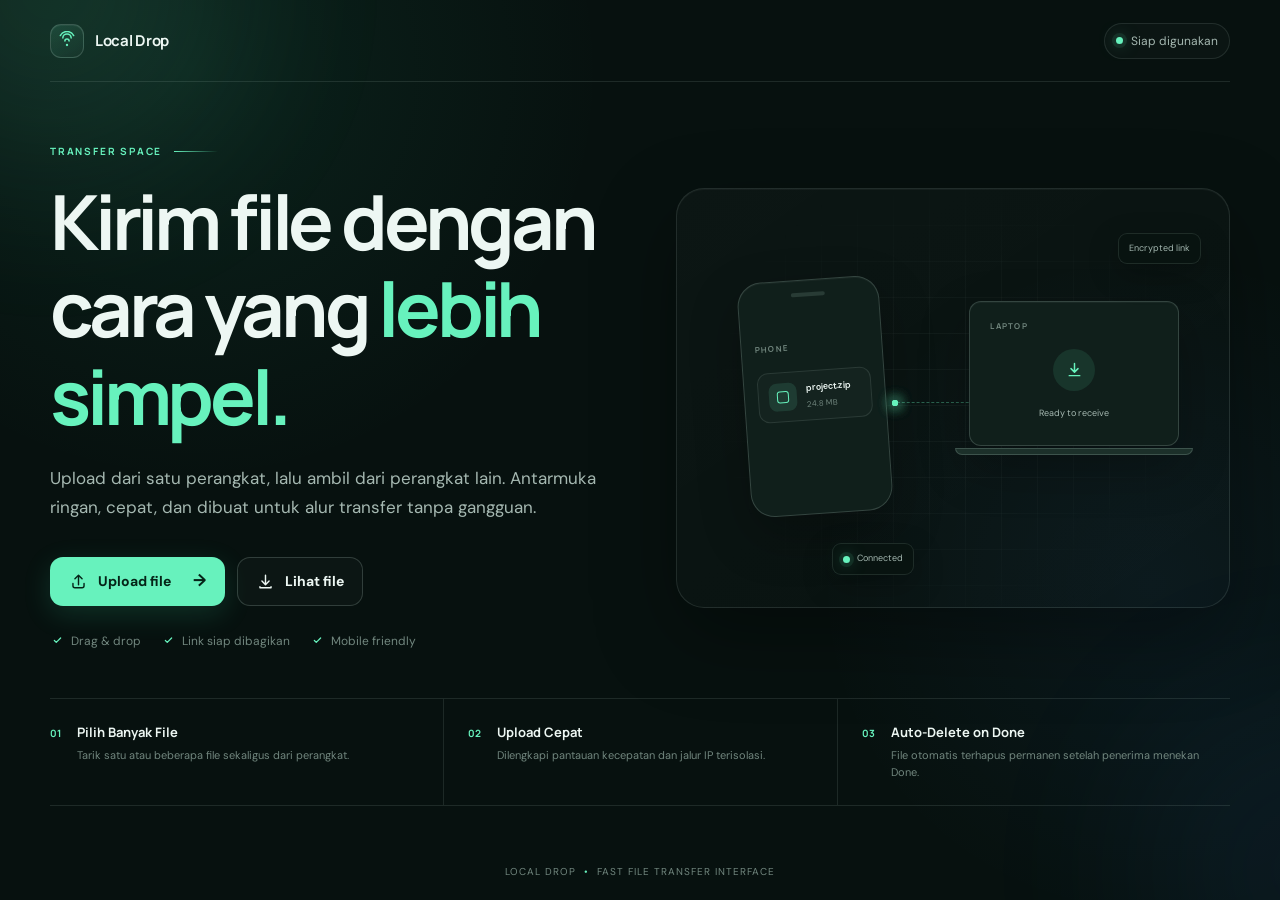
==== commit 5a02b6b5: "Add files via upload" ====
--- a/index.html
+++ b/index.html
@@ -71,9 +71,9 @@
     </section>
 
     <section class="feature-strip">
-      <article><span class="feature-num">01</span><div><h3>Pilih file</h3><p>Tarik file atau pilih langsung dari perangkat.</p></div></article>
-      <article><span class="feature-num">02</span><div><h3>Upload sekali</h3><p>File langsung tersimpan dan siap dibagikan.</p></div></article>
-      <article><span class="feature-num">03</span><div><h3>Akses selama 30 hari</h3><p>Salin tautan atau unduh kapan saja sebelum masa simpan berakhir.</p></div></article>
+      <article><span class="feature-num">01</span><div><h3>Pilih Banyak File</h3><p>Tarik satu atau beberapa file sekaligus dari perangkat.</p></div></article>
+      <article><span class="feature-num">02</span><div><h3>Upload Cepat</h3><p>Dilengkapi pantauan kecepatan dan jalur IP terisolasi.</p></div></article>
+      <article><span class="feature-num">03</span><div><h3>Auto-Delete on Done</h3><p>File otomatis terhapus permanen setelah penerima menekan Done.</p></div></article>
     </section>
   </main>
 
--- a/style.css
+++ b/style.css
@@ -66,7 +66,7 @@
 .eyebrow { display: flex; align-items: center; gap: 12px; color: var(--accent); font: 700 10px/1 var(--display); letter-spacing: .18em; margin-bottom: 22px; }
 .eyebrow-line { width: 44px; height: 1px; background: linear-gradient(90deg, var(--accent), transparent); }
 h1, h2, h3 { font-family: var(--display); }
-h1 { font-size: clamp(44px, 6vw, 76px); line-height: .98; letter-spacing: -.055em; font-weight: 700; }
+h1 { font-size: clamp(44px, 6vw, 76px); line-height: 1.15; letter-spacing: -.055em; font-weight: 700; }
 h1 span { color: var(--accent); }
 .hero-description { max-width: 580px; color: var(--text-soft); font-size: 17px; line-height: 1.72; margin-top: 24px; }
 .hero-actions { display: flex; gap: 12px; margin-top: 34px; }
@@ -167,3 +167,289 @@
   .retention-notice { align-items: flex-start; }
   .retention-badge { display: none; }
 }
+
+/* IP Gate Styles */
+.ip-gate-panel {
+  max-width: 600px;
+  margin: 40px auto 0;
+  padding: 32px;
+}
+.ip-form {
+  margin-top: 24px;
+  display: flex;
+  flex-direction: column;
+  gap: 16px;
+}
+.ip-input-wrap {
+  height: 52px;
+  border: 1px solid var(--line);
+  background: rgba(255,255,255,.018);
+  border-radius: 13px;
+  display: flex;
+  align-items: center;
+  gap: 12px;
+  padding: 0 16px;
+  color: var(--text-faint);
+  transition: .2s ease;
+}
+.ip-input-wrap:focus-within {
+  border-color: rgba(103,242,189,.4);
+  box-shadow: 0 0 0 3px rgba(103,242,189,.06);
+}
+.ip-input-wrap svg {
+  width: 20px;
+  flex: none;
+  color: var(--accent);
+}
+.ip-input-wrap input {
+  border: 0;
+  outline: 0;
+  background: transparent;
+  color: var(--text);
+  width: 100%;
+  font-size: 15px;
+  font-family: var(--display);
+  font-weight: 600;
+  letter-spacing: .05em;
+}
+.ip-input-wrap input::placeholder {
+  color: var(--text-faint);
+  font-weight: 400;
+  letter-spacing: normal;
+}
+.active-ip-badge {
+  display: flex;
+  align-items: center;
+  gap: 8px;
+  font-size: 12px;
+  font-weight: 600;
+  color: var(--text-soft);
+  background: rgba(103,242,189,.05);
+  border: 1px solid rgba(103,242,189,.15);
+  padding: 6px 12px;
+  border-radius: 9px;
+  flex: none;
+}
+.active-ip-badge span {
+  color: var(--accent);
+  font-family: var(--display);
+  letter-spacing: .05em;
+}
+.btn-link {
+  background: transparent;
+  border: 0;
+  color: var(--danger);
+  font-size: 11px;
+  cursor: pointer;
+  margin-left: 6px;
+  text-decoration: underline;
+}
+.btn-link:hover {
+  opacity: .8;
+}
+
+/* Multi-file selection styles */
+.selected-files-container {
+  margin-top: 14px;
+  display: flex;
+  flex-direction: column;
+  gap: 8px;
+}
+.selected-files-header {
+  display: flex;
+  align-items: center;
+  justify-content: space-between;
+  padding: 0 4px;
+  font-size: 11px;
+  color: var(--text-soft);
+}
+.selected-files-count {
+  font-weight: 600;
+  color: var(--accent);
+}
+.selected-files-list {
+  display: flex;
+  flex-direction: column;
+  gap: 8px;
+  max-height: 220px;
+  overflow-y: auto;
+  padding-right: 4px;
+}
+.selected-files-list::-webkit-scrollbar {
+  width: 5px;
+}
+.selected-files-list::-webkit-scrollbar-thumb {
+  background: var(--surface-2);
+  border-radius: 99px;
+}
+.selected-file-item {
+  display: flex;
+  align-items: center;
+  gap: 12px;
+  padding: 8px 12px;
+  border: 1px solid var(--line);
+  border-radius: 12px;
+  background: rgba(255, 255, 255, .018);
+  animation: reveal .2s ease;
+}
+
+/* Enhanced Progress Bar & Upload Speed */
+.progress-wrap {
+  display: none;
+  margin-top: 18px;
+  padding: 14px;
+  border: 1px solid var(--line);
+  border-radius: 14px;
+  background: rgba(255, 255, 255, .02);
+}
+.progress-wrap.active {
+  display: block;
+}
+.progress-header {
+  display: flex;
+  align-items: center;
+  justify-content: space-between;
+  margin-bottom: 8px;
+  gap: 10px;
+}
+.progress-status {
+  font-size: 12px;
+  font-weight: 600;
+  color: var(--text);
+  white-space: nowrap;
+  overflow: hidden;
+  text-overflow: ellipsis;
+  flex: 1;
+}
+.progress-speed {
+  display: inline-flex;
+  align-items: center;
+  gap: 4px;
+  font-size: 11px;
+  font-weight: 700;
+  color: var(--accent);
+  background: rgba(103, 242, 189, .08);
+  border: 1px solid rgba(103, 242, 189, .2);
+  padding: 3px 8px;
+  border-radius: 6px;
+  font-family: var(--display);
+  flex-shrink: 0;
+}
+.progress-track {
+  height: 6px;
+  background: #152420;
+  border-radius: 99px;
+  overflow: hidden;
+  position: relative;
+}
+.progress-fill {
+  height: 100%;
+  width: 0%;
+  background: linear-gradient(90deg, var(--accent-2), var(--accent));
+  border-radius: 99px;
+  transition: width 0.2s ease;
+  box-shadow: 0 0 12px rgba(103, 242, 189, .4);
+}
+.progress-footer {
+  display: flex;
+  align-items: center;
+  justify-content: space-between;
+  margin-top: 8px;
+  font-size: 10px;
+  color: var(--text-faint);
+}
+
+/* Download page: Tracking & Done banner */
+.download-status-banner {
+  display: flex;
+  align-items: center;
+  gap: 10px;
+  padding: 10px 14px;
+  border-radius: 10px;
+  background: rgba(103, 242, 189, .04);
+  border: 1px solid rgba(103, 242, 189, .15);
+  font-size: 12px;
+  color: var(--text-soft);
+  margin-top: 14px;
+}
+.download-status-banner strong {
+  color: var(--accent);
+}
+.badge-downloaded {
+  color: var(--accent) !important;
+  background: rgba(103, 242, 189, .1);
+  border: 1px solid rgba(103, 242, 189, .25);
+  padding: 2px 7px;
+  border-radius: 5px;
+  font-size: 8px;
+  font-weight: 700;
+}
+.file-card.is-downloaded {
+  border-color: rgba(103, 242, 189, .2);
+  background: rgba(103, 242, 189, .025);
+}
+.btn-icon.downloaded {
+  color: var(--accent);
+  border-color: rgba(103, 242, 189, .4);
+  background: rgba(103, 242, 189, .12);
+}
+
+.done-panel {
+  margin-top: 24px;
+  padding: 24px;
+  border-radius: var(--radius-lg);
+  border: 1px solid rgba(103, 242, 189, .35);
+  background: linear-gradient(135deg, rgba(103, 242, 189, .08), rgba(15, 29, 25, .85));
+  box-shadow: 0 12px 40px rgba(0, 0, 0, .35), inset 0 1px rgba(103, 242, 189, .25);
+  text-align: center;
+  animation: reveal .4s ease;
+}
+.done-icon {
+  width: 52px;
+  height: 52px;
+  border-radius: 50%;
+  background: rgba(103, 242, 189, .14);
+  border: 1px solid rgba(103, 242, 189, .3);
+  color: var(--accent);
+  display: grid;
+  place-items: center;
+  margin: 0 auto 14px;
+}
+.done-icon svg {
+  width: 28px;
+  height: 28px;
+}
+.done-panel h3 {
+  font-size: 19px;
+  font-weight: 700;
+  margin-bottom: 6px;
+  color: var(--text);
+}
+.done-panel p {
+  color: var(--text-soft);
+  font-size: 13px;
+  max-width: 500px;
+  margin: 0 auto 20px;
+  line-height: 1.55;
+}
+.done-actions {
+  display: flex;
+  gap: 12px;
+  justify-content: center;
+}
+.btn-done {
+  background: var(--accent);
+  color: var(--accent-ink);
+  font-weight: 700;
+  padding: 0 24px;
+  box-shadow: 0 8px 24px rgba(43, 209, 172, .25);
+}
+.btn-done:hover:not(:disabled) {
+  background: #86f8cb;
+  transform: translateY(-2px);
+  box-shadow: 0 12px 30px rgba(43, 209, 172, .35);
+}
+.btn-done:disabled {
+  opacity: .5;
+  cursor: wait;
+}
